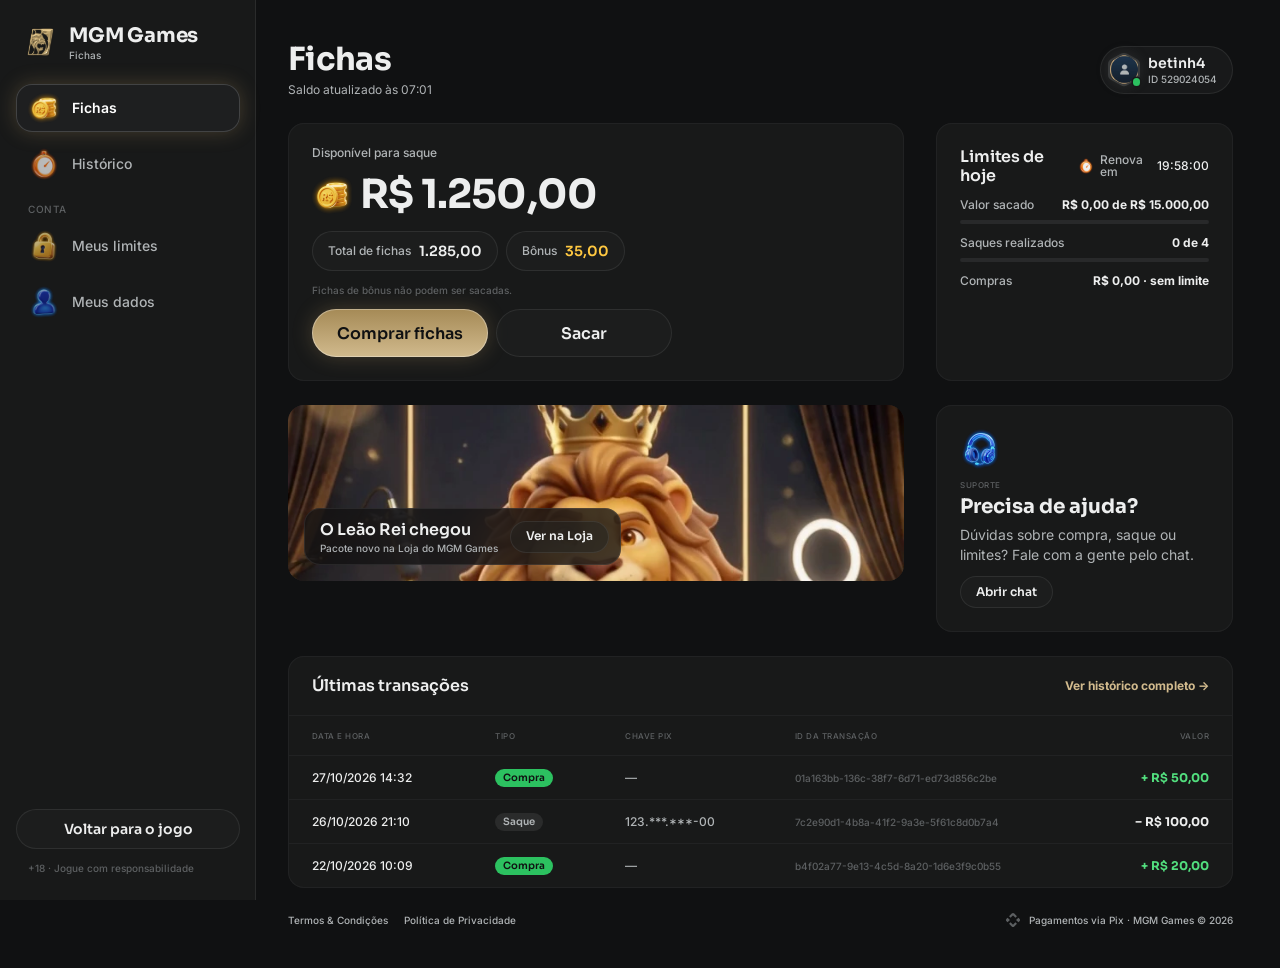
==== fichas/index.html @ f74757fb "MGM Games · protótipo navegável gerado a partir do EstrelaGames (cores, logo, verso, mascote Leão Re" ====
<!doctype html>
<html lang="pt-BR">
<head>
<meta charset="utf-8">
<meta name="viewport" content="width=device-width, initial-scale=1, viewport-fit=cover">
<meta name="robots" content="noindex, nofollow">
<meta name="theme-color" content="#101112">
<title>Fichas · MGM Games</title>
<link rel="icon" href="../assets/ui/logo_icon.webp">
<link rel="preconnect" href="https://fonts.googleapis.com">
<link rel="preconnect" href="https://fonts.gstatic.com" crossorigin>
<link rel="stylesheet" href="https://fonts.googleapis.com/css2?family=Inter:wght@400;500;600;700&family=Sora:wght@600;700;800&display=swap">
<link rel="stylesheet" href="../css/tokens.css?v=20261027h">
<link rel="stylesheet" href="../css/ui.css?v=20261027h">
<link rel="stylesheet" href="fichas.css?v=20261027h">
</head>
<body>
<svg width="0" height="0" style="position:absolute" aria-hidden="true">
  <defs><clipPath id="hexclip" clipPathUnits="objectBoundingBox"><path id="hexpath" d=""/></clipPath></defs>
  <symbol id="i-chev-l-light" viewBox="0 0 320 512"><path d="M20.7 267.3c-6.2-6.2-6.2-16.4 0-22.6l192-192c6.2-6.2 16.4-6.2 22.6 0s6.2 16.4 0 22.6L54.6 256 235.3 436.7c6.2 6.2 6.2 16.4 0 22.6s-16.4 6.2-22.6 0l-192-192z"/></symbol>
  <symbol id="i-x" viewBox="0 0 384 512"><path d="M324.5 411.1c6.2 6.2 16.4 6.2 22.6 0s6.2-16.4 0-22.6L214.6 256 347.1 123.5c6.2-6.2 6.2-16.4 0-22.6s-16.4-6.2-22.6 0L192 233.4 59.5 100.9c-6.2-6.2-16.4-6.2-22.6 0s-6.2 16.4 0 22.6L169.4 256 36.9 388.5c-6.2 6.2-6.2 16.4 0 22.6s16.4 6.2 22.6 0L192 278.6 324.5 411.1z"/></symbol>
  <symbol id="i-check" viewBox="0 0 448 512"><path d="M438.6 105.4c12.5 12.5 12.5 32.8 0 45.3l-256 256c-12.5 12.5-32.8 12.5-45.3 0l-128-128c-12.5-12.5-12.5-32.8 0-45.3s32.8-12.5 45.3 0L160 338.7 393.4 105.4c12.5-12.5 32.8-12.5 45.3 0z"/></symbol>
  <symbol id="i-copy" viewBox="0 0 448 512"><path d="M208 0H332.1c12.7 0 24.9 5.1 33.9 14.1l67.9 67.9c9 9 14.1 21.2 14.1 33.9V336c0 26.5-21.5 48-48 48H208c-26.5 0-48-21.5-48-48V48c0-26.5 21.5-48 48-48zM48 128h80v64H64V448H256V416h64v48c0 26.5-21.5 48-48 48H48c-26.5 0-48-21.5-48-48V176c0-26.5 21.5-48 48-48z"/></symbol>
  <symbol id="i-pix" viewBox="0 0 24 24"><path d="M6.1 6.3 10.1 2.3a2.7 2.7 0 0 1 3.8 0l4 4-2.3 2.3-2.9-2.9a1 1 0 0 0-1.4 0L8.4 8.6 6.1 6.3zm11.8 11.4-4 4a2.7 2.7 0 0 1-3.8 0l-4-4 2.3-2.3 2.9 2.9a1 1 0 0 0 1.4 0l2.9-2.9 2.3 2.3zM2.3 10.1l1.6-1.6L7.4 12l-3.5 3.5-1.6-1.6a2.7 2.7 0 0 1 0-3.8zm19.4 0a2.7 2.7 0 0 1 0 3.8l-1.6 1.6-3.5-3.5 3.5-3.5 1.6 1.6z"/></symbol>
</svg>

<div class="fx">
  <aside class="side" id="side" aria-label="Menu"></aside>
  <div class="main">
    <header class="mtop" id="mtop"></header>
    <main class="page" id="page"></main>
    <footer class="foot" id="foot"></footer>
  </div>
</div>
<div class="veil" id="veil" hidden><section class="drawer" id="drawer" role="dialog" aria-modal="true"></section></div>
<div class="toast" id="toast"><span class="hint-pill" id="toastTxt"></span></div>

<script src="fichas.js?v=20261027h"></script>
</body>
</html>
---- css/tokens.css ----
/* MGM Games · tokens do DS EstrelaGames (Rjx31bgpOt4m1U8DVKyWtd · modo MGM Games), valores resolvidos 1:1 */
:root{
  color-scheme: dark;
  /* background */
  --bg-default:#101112; --bg-subtle:#181919; --bg-strong:#212223; --bg-raised:#28292a; --bg-inset:#010101; --bg-highlight:#ffffff14; --bg-chrome:#181919; --bg-divider:#28292a; --bg-band:#00000052;
  --bga-default-50:#10111280; --bga-default-75:#101112bf; --bga-subtle-50:#18191980; --bga-subtle-75:#181919bf;
  --bga-strong-25:#21222340; --bga-strong-50:#21222380; --bga-strong-75:#212223bf;
  --bga-secondary-16:#d1ba8d29; --bga-secondary-32:#d1ba8d52; --bga-accent-12:#ffc8411f;
  /* border */
  --border-muted:#ffffff14; --border-default:#212223; --border-strong:#383a3b; --border-focus:#a58a56;
  --border-hl-top:#ffffff29; --border-gold-top:#f0e3c9e5; --border-gold-bottom:#a58a565c;
  /* text */
  --text-default:#edeeee; --text-muted:#b0b4b6; --text-link:#d1ba8d; --text-subtle:#5d6062; --text-disabled:#454849;
  --text-brand:#d1ba8d; --text-success:#52de7e; --text-error:#ff6b6e; --text-prize:#ffc841;
  --text-on-color:#ffffff; --text-on-color-muted:#ffffffd9; --text-on-color-subtle:#ffffffb2; --text-on-light:#101112;
  /* system */
  --sys-info:#b19661; --sys-success:#2cc160; --sys-success-strong:#8cf0a9; --sys-warning:#ffbe2e; --sys-error:#ef4452;
  --sysa-success-25:#2cc16040; --sysa-error-25:#ef445240; --sysa-info-25:#3b74f540;
  --notification-error:#ef4452;
  /* effects */
  --hl-subtle:#ffffff29; --hl:#ffffff52; --hl-strong:#ffffff7a;
  --shadow-faint:#0000001f; --shadow-subtle:#0000003d; --shadow:#00000066; --shadow-strong:#00000080;
  --glow-info:#a58a5652; --glow-accent:#ffbe2e52; --glow-success:#52de7ea3; --glow-gold:#d1ba8d52; --glow-blue:#d1ba8d; --glow-red:#ff6b6e;
  /* surfaces */
  --surface-card-top:#181919; --surface-card-bottom:#101112; --surface-elevated-top:#28292a; --surface-elevated-bottom:#181919;
  /* buttons */
  --btn-primary-top:#a58a56; --btn-primary-bg:#756340; --btn-secondary-border:#b19661;
  --btn-disabled-top:#28292a; --btn-disabled-bg:#28292a; --btn-disabled-text:#454849;
  /* tabs */
  --tab-default-text:#b0b4b6; --tab-container:#212223; --input-border:#212223;
  --tab-padrao:#a58a56; --tab-padrao-tint:#a58a563d; --tab-rosa:#e93d82; --tab-rosa-tint:#e93d823d;
  /* games */
  --game-truco:#e5484d; --game-paulista:#3b74f5; --game-cacheta:#8752f2; --game-tranca:#2cc160; --game-buraco:#1f9a4a;
  --game-poker:#0fa968; --game-sinuca:#2fa35a; --game-todos:#b19661; --game-domino:#14b8a6; --game-dama:#f76b15; --game-xadrez:#5b6cff;
  --game-paulista-tint:#3b74f53d; --game-truco-tint:#e5484d3d; --game-cacheta-tint:#8752f23d; --game-buraco-tint:#1f9a4a3d;
  /* crew */
  --crew-engenheiro:#4fb3ff; --crew-comandante:#f5c542; --crew-piloto:#ff5a36; --crew-navegador:#e86bff; --crew-explorador:#4dffb8;
  --crew-bar:#ff9f43; --crew-reis:#34d399; --crew-nobru:#3d8bff; --crew-inhui:#ff4fb0;
  /* stake / table */
  --stake-padrao-top:#483e2b; --stake-padrao-bottom:#26221b; --stake-iniciante-top:#1f9a4a; --stake-iniciante-bottom:#1f502c;
  --table-card-top:#1f5a4a; --table-card-bottom:#0f2e2a; --table-stake:#ffc841;
  --plus-bg:#52de7e; --plus-icon:#101112;
  /* cards */
  --card-face:#ffffff; --card-border:#9ea2a4; --suit-red:#c72c3d; --suit-black:#141922; --back-top:#5a4d34; --back-bottom:#2f2a20;
  /* seat timer */
  --seat-timer-track:#ffffff1f; --seat-timer:#b19661;
  /* type */
  --f-display:"Sora", "Inter", system-ui, sans-serif;
  --f-ui:"Inter", system-ui, -apple-system, sans-serif;
  --f-call:"Industry", "Sora", sans-serif;
  /* marca · MGM Games (sobrescreve) */
  --back-top:#483e2b; --back-bottom:#1b1915; --btn-primary-text:#101112; --btn-primary-bg:#d1ba8d; --crew-nobru:#B19661; --crew-inhui:#B19661;
}
/* estilos de texto do DS */
.t-d3xl{font:700 64px/1.2 var(--f-display);letter-spacing:-.02em}
.t-d2xl{font:700 48px/1.2 var(--f-display);letter-spacing:-.02em}
.t-dxl{font:700 40px/1.2 var(--f-display);letter-spacing:-.02em}
.t-dl{font:700 32px/1.2 var(--f-display);letter-spacing:-.02em}
.t-dm{font:700 24px/1.2 var(--f-display);letter-spacing:-.01em}
.t-ds{font:700 20px/1.2 var(--f-display);letter-spacing:-.01em}
.t-dxs{font:600 16px/1.2 var(--f-display)}
.t-d2xs{font:600 14px/1.2 var(--f-display)}
.t-d3xs{font:600 12px/1.2 var(--f-display)}
.t-hm{font:700 20px/1.2 var(--f-ui)}
.t-ll{font:500 16px/1 var(--f-ui)} .t-lm{font:500 14px/1 var(--f-ui)} .t-ls{font:500 12px/1 var(--f-ui)} .t-lxs{font:500 10px/1 var(--f-ui)} .t-l2xs{font:500 8px/1 var(--f-ui)}
.t-link{font:700 12px/1.5 var(--f-ui)}
.t-p2xl{font:400 20px/1.5 var(--f-ui)} .t-pm{font:400 14px/1.5 var(--f-ui)} .t-ps{font:400 12px/1.5 var(--f-ui)}
---- css/ui.css ----
/* EstrelaGames · base + componentes do DS (Apple Gamer Style · Glass). Medidas 1:1 com o Figma (frame 375). */
*{box-sizing:border-box}
html,body{height:100%;margin:0}
body{background:#05080c;color:var(--text-default);font-family:var(--f-ui);-webkit-font-smoothing:antialiased;overflow:hidden;-webkit-text-size-adjust:100%}
button{font:inherit;color:inherit;border:0;background:none;padding:0;margin:0;cursor:pointer;-webkit-tap-highlight-color:transparent;text-align:inherit}
button:focus-visible,[role="button"]:focus-visible{outline:2px solid var(--border-focus);outline-offset:2px}
/* cards clicáveis são div[role=button]: o WebKit (iPhone) não estica os filhos de um <button> com flex */
[role="button"]{cursor:pointer;-webkit-tap-highlight-color:transparent;-webkit-user-select:none;user-select:none;outline:0}
input{font:inherit;color:inherit;border:0;background:none;outline:0;padding:0;margin:0;min-width:0}
img,video{display:block;max-width:100%;user-select:none;-webkit-user-drag:none}
svg{display:block}
[hidden]{display:none!important}
.ic{flex:none;object-fit:contain;pointer-events:none}

/* ---------- aparelho ---------- */
.stage-wrap{position:fixed;inset:0;display:flex;align-items:center;justify-content:center}
.phone{position:relative;width:375px;height:812px;background:var(--bg-subtle);overflow:hidden;border-radius:48px;box-shadow:0 0 0 10px #0c1016,0 0 0 11px #2a3340,0 40px 80px rgba(0,0,0,.6);transform-origin:center;display:flex;flex-direction:column}
.status{position:relative;flex:none;height:44px;display:flex;align-items:center;justify-content:space-between;padding:0 26px 0 32px;font:600 15px/1 var(--f-ui);background:var(--bg-subtle);z-index:60;pointer-events:none}
.status .island{position:absolute;left:50%;top:10px;width:118px;height:32px;margin-left:-59px;border-radius:20px;background:#000}
.status .icons{display:flex;gap:6px;align-items:center}
.app{position:relative;flex:1;min-height:0;overflow:hidden}
@media (max-width:520px){
  .phone{width:100vw;height:100vh;height:100dvh;border-radius:0;box-shadow:none;transform:none!important}
  .status{display:none}
  .app{padding-top:env(safe-area-inset-top,0px)}
}
.scr{position:absolute;inset:0;display:flex;flex-direction:column;background:var(--bg-subtle);overflow:hidden}
.app>.scr{top:env(safe-area-inset-top,0px)}
@media (min-width:521px){.app>.scr{top:0}}
.scroll{flex:1;min-height:0;overflow-y:auto;overflow-x:hidden;-webkit-overflow-scrolling:touch;scrollbar-width:none;overscroll-behavior:contain}
.scroll::-webkit-scrollbar,.hscroll::-webkit-scrollbar{display:none}
/* linha com rolagem lateral: sem clip, sangra até a borda da tela (regra Oct 26) */
.hscroll{display:flex;overflow-x:auto;overflow-y:visible;scrollbar-width:none;margin:0 -8px;padding:0 8px;scroll-padding:0 8px;-webkit-overflow-scrolling:touch}

/* ---------- ícones 3D ---------- */
.i16{width:16px;height:16px}.i20{width:20px;height:20px}.i24{width:24px;height:24px}.i28{width:28px;height:28px}.i32{width:32px;height:32px}.i36{width:36px;height:36px}.i40{width:40px;height:40px}.i48{width:48px;height:48px}

/* ---------- header-game (Mobile · Glass) ---------- */
.hdr{position:relative;flex:none;height:64px;display:flex;align-items:center;gap:4px;padding:8px 12px;background:var(--bg-subtle);overflow:hidden;z-index:20}
.hdr::before{content:"";position:absolute;left:48px;top:-70px;width:280px;height:140px;border-radius:50%;background:var(--glow-blue);filter:blur(60px);opacity:.15;pointer-events:none}
.hdr .side{position:relative;flex:1;min-width:0;display:flex;align-items:center;gap:4px}
.hdr .logo{width:24px;height:36px;display:grid;place-items:center;flex:none}
.hdr .logo img{width:25px;height:24px}
.cpill{flex:1;min-width:0;height:34px;display:flex;align-items:center;gap:2px;padding:4px;border-radius:999px;background:linear-gradient(90deg,#52de7e1a,#21222306),var(--bga-strong-50);box-shadow:inset 0 0 0 1px var(--border-muted);overflow:hidden}
.cpill.bonus{padding:4px 8px 4px 4px;background:linear-gradient(90deg,#21222306,#ffc8411a),var(--bga-strong-50)}
.cpill .ic{width:24px;height:24px}
.cpill .t{flex:1;min-width:0;display:flex;flex-direction:column;gap:2px;text-align:left}
.cpill .t small{font:500 8px/1 var(--f-ui);color:var(--text-muted)}
.cpill .t b{font:700 12px/10px var(--f-ui);color:var(--text-default);white-space:nowrap;overflow:hidden;text-overflow:ellipsis}
.cpill.bonus .t b{color:var(--text-prize)}
.cpill .plus{width:20px;height:20px;border-radius:10px;background:var(--plus-bg);display:grid;place-items:center;flex:none}
.cpill .plus svg{width:12px;height:12px;fill:var(--plus-icon)}
.hbell{position:relative;width:36px;height:36px;border-radius:18px;background:var(--bga-strong-50);box-shadow:inset 0 0 0 1px var(--border-muted);display:grid;place-items:center;flex:none}
.hbell .ic{width:28px;height:28px}
.hbell i{position:absolute;left:28px;top:0;width:8px;height:8px;border-radius:50%;background:var(--notification-error)}
.hbell i[hidden]{display:none}

/* ---------- header-avatar (hexágono com borda da tripulação) ---------- */
.hav{position:relative;display:inline-block;flex:none;width:var(--w,44px);height:var(--h,48px)}
.hav .gl{position:absolute;left:-4.5%;top:0;width:109%;aspect-ratio:1;border-radius:50%;background:var(--cc);filter:blur(calc(var(--w,44px) * .16));opacity:.45;pointer-events:none}
.hav .hx{position:absolute;inset:0;-webkit-clip-path:url(#hexclip);clip-path:url(#hexclip);background:var(--cc)}
.hav .hx img{position:absolute;inset:2px;width:calc(100% - 4px);height:calc(100% - 4px);object-fit:cover;object-position:center top;-webkit-clip-path:url(#hexclip);clip-path:url(#hexclip);background:var(--bg-raised)}
.hav .on{position:absolute;left:77%;top:75%;width:23%;aspect-ratio:1;border-radius:50%;background:var(--sys-success);box-shadow:0 0 0 1.5px var(--bg-subtle)}
.hav.xs{--w:24px;--h:26px}.hav.s{--w:32px;--h:35px}.hav.m{--w:44px;--h:48px}.hav.l{--w:56px;--h:60px}
.hav.xs .hx img,.hav.s .hx img{inset:1.5px;width:calc(100% - 3px);height:calc(100% - 3px)}
.hav.empty{height:var(--w)}
.hav.empty .av0{position:absolute;inset:4.5%;width:91%;height:91%}
.hav.empty .add{position:absolute;left:63.6%;top:63.6%;width:27.3%;height:27.3%;border-radius:50%;background:var(--plus-bg);box-shadow:0 0 0 1.2px var(--bg-subtle);display:grid;place-items:center}
.hav.empty .add svg{width:58%;height:58%;fill:var(--plus-icon)}

/* ---------- avatar circular (avatar-estrela-games) ---------- */
.av{position:relative;display:inline-block;vertical-align:middle;flex:none;width:var(--s,48px);height:var(--s,48px);border-radius:50%;background:linear-gradient(180deg,var(--surface-elevated-top),var(--surface-elevated-bottom));box-shadow:inset 0 0 0 var(--bw,2px) #ffffff29}
.av img{position:absolute;inset:var(--bw,2px);width:calc(100% - 2*var(--bw,2px));height:calc(100% - 2*var(--bw,2px));border-radius:50%;object-fit:cover;object-position:center top}
.av.s{--s:32px;--bw:1px}.av.m{--s:48px;--bw:2px}.av.l{--s:80px;--bw:3px}.av.xl{--s:120px;--bw:4px}
.av .lvl{position:absolute;left:50%;bottom:-4px;transform:translateX(-50%);padding:1px 6px;border-radius:999px;background:var(--bg-raised);box-shadow:0 0 0 2px var(--bg-default);font:600 12px/14px var(--f-display);white-space:nowrap}
.av.empty .ph{position:absolute;inset:25%;width:50%;height:50%;fill:#ffffff52}
.av .addb{position:absolute;left:63.3%;top:63.3%;width:36.7%;height:36.7%;border-radius:50%;background:var(--plus-bg);display:grid;place-items:center;box-shadow:0 0 0 3px var(--bg-subtle)}
.av .addb svg{width:50%;height:50%;fill:#fff}

/* ---------- navbar-glass ---------- */
.nav{position:absolute;left:16px;right:16px;bottom:calc(12px + env(safe-area-inset-bottom,0px));height:64px;display:flex;align-items:stretch;padding:4px;border-radius:24px;background:var(--bga-strong-75);box-shadow:inset 0 0 0 1px var(--border-muted);-webkit-backdrop-filter:blur(24px);backdrop-filter:blur(24px);z-index:30}
.nav>button{position:relative;flex:1;min-width:0;display:flex;flex-direction:column;align-items:center;justify-content:center;border-radius:20px}
.nav>button .ic{width:32px;height:32px;opacity:.75}
.nav>button>span{font:500 10px/1 var(--f-ui);color:var(--text-subtle);white-space:nowrap}
.nav>button.on{flex:none;width:104px;justify-content:flex-end;gap:2px;padding-bottom:6px;background:var(--bga-secondary-16);box-shadow:inset 0 0 0 1px var(--hl-subtle),0 0 20px var(--glow-info)}
.nav>button.on .ic{position:absolute;left:28px;top:-14px;width:48px;height:48px;opacity:1}
.nav>button.on .lr{width:100%;display:flex;align-items:center;justify-content:space-between;padding:0 8px}
.nav>button.on .lr span{font:500 10px/1 var(--f-ui);color:var(--text-on-color)}
.nav .lr i{width:16px;height:16px;display:grid;place-items:center}
.nav .lr svg{width:10px;height:16px;fill:var(--text-on-color)}

/* ---------- game-block ---------- */
.gb{position:relative;flex:none;width:72px;height:64px;border-radius:16px;display:flex;flex-direction:column;align-items:center;justify-content:center;padding:4px 0;background:var(--tab-container);box-shadow:inset 0 0 0 1px var(--hl);font:500 10px/1 var(--f-ui);color:var(--text-on-color);white-space:nowrap}
.gb .ic{width:40px;height:40px}
.gb.on{justify-content:flex-end;padding:0 0 6px;background:var(--gc);box-shadow:0 4px 12px var(--gs,transparent)}
.gb.on .ic{position:absolute;left:50%;top:-12px;width:60px;height:60px;margin-left:-30px}
.gb .lk{position:absolute;right:4px;top:4px;width:14px;height:14px;opacity:.8}
.gb.on .lk{display:none}
.games-row{gap:8px;padding-top:12px;margin-top:-12px}
.games-row .gb{width:72px}

/* ---------- tabs ---------- */
.tabs{display:flex;gap:2px;height:44px;padding:4px;border-radius:12px;background:var(--bg-raised);box-shadow:inset 0 0 0 1px var(--input-border)}
.tabs>button{position:relative;flex:1;min-width:0;height:34px;border-radius:8px;display:flex;align-items:center;justify-content:center;padding:8px 16px;font:500 12px/1 var(--f-ui);color:var(--tab-default-text);white-space:nowrap}
.tabs>button.on{background:var(--tc-tint);font:700 12px/18px var(--f-ui);color:var(--text-default)}
.tabs>button.on::after{content:"";position:absolute;left:50%;bottom:0;width:24px;height:3px;margin-left:-12px;border-radius:2px;background:var(--tc);box-shadow:0 0 8px var(--tc)}
.tabs>button .lk{font:500 9px/1 var(--f-ui);margin-left:4px;opacity:.7}
.tabs{--tc:var(--tab-padrao);--tc-tint:var(--tab-padrao-tint)}
.tabs.t-azul{--tc:var(--game-paulista);--tc-tint:var(--game-paulista-tint)}
.tabs.t-vermelha{--tc:var(--game-truco);--tc-tint:var(--game-truco-tint)}
.tabs.t-roxa{--tc:var(--game-cacheta);--tc-tint:var(--game-cacheta-tint)}
.tabs.t-verde{--tc:var(--game-buraco);--tc-tint:var(--game-buraco-tint)}
.tabs.t-rosa{--tc:var(--tab-rosa);--tc-tint:var(--tab-rosa-tint)}

/* ---------- button-glass ---------- */
.btn{display:inline-flex;align-items:center;justify-content:center;gap:8px;white-space:nowrap;transition:transform .12s,filter .12s;flex:none}
.btn:active{transform:scale(.97)}
.btn.l{height:48px;padding:0 24px;border-radius:24px;font:600 16px/1.2 var(--f-display)}
.btn.m{height:40px;padding:0 20px;border-radius:20px;font:600 14px/1.2 var(--f-display)}
.btn.s{height:32px;padding:0 16px;border-radius:16px;font:600 12px/1.2 var(--f-display)}
.btn.xl{height:56px;padding:0 24px;border-radius:28px;font:600 16px/1.2 var(--f-display)}
.btn.m44{height:44px;border-radius:22px}
.btn.pri{background:linear-gradient(180deg,var(--btn-primary-top),var(--btn-primary-bg));box-shadow:inset 0 0 0 1px var(--hl),0 0 20px var(--glow-info);color:var(--btn-primary-text)}
.btn.sec{background:var(--bga-strong-50);box-shadow:inset 0 0 0 1px var(--border-muted);color:var(--text-default)}
.btn:disabled,.btn.dis{background:var(--btn-disabled-bg);box-shadow:none;color:var(--btn-disabled-text);pointer-events:none}
.btn.danger-txt{background:none;box-shadow:none;color:var(--text-error);font:500 14px/1 var(--f-ui)}
.btn.fill{flex:1;min-width:0}
.btn.wide{width:100%}
.btn .ic{width:20px;height:20px}

/* ---------- button-icon ---------- */
.bicon{width:40px;height:40px;border-radius:20px;display:grid;place-items:center;flex:none;background:var(--bga-strong-50);box-shadow:inset 0 0 0 1px var(--border-muted)}
.bicon .ic{width:24px;height:24px}
.bicon.s{width:32px;height:32px;border-radius:16px}.bicon.s .ic{width:20px;height:20px}
.bicon svg{width:14px;height:14px;fill:var(--text-default)}
.bicon.s28{width:28px;height:28px;border-radius:14px}.bicon.s28 svg{width:16px;height:16px}

/* ---------- tag ---------- */
.tag{display:inline-flex;align-items:center;gap:4px;padding:2px 8px;border-radius:999px;font:600 12px/14px var(--f-display);white-space:nowrap;flex:none}
.tag.neutral{background:#ffffff14;color:var(--text-muted)}
.tag.gold{background:#d1ba8d29;color:var(--text-brand);box-shadow:inset 0 0 0 1px #f0e3c98c}
.tag.success{background:var(--sys-success);color:var(--bg-default)}
.tag.danger{background:var(--sys-error);color:var(--text-default)}
.tag.info{background:var(--sys-info);color:var(--text-default)}
.tag.live{background:var(--sys-error);color:var(--text-default)}
.tag.beginner{background:var(--game-buraco);color:var(--text-default)}

/* ---------- section-title ---------- */
.stitle{display:flex;align-items:center;justify-content:space-between;gap:16px}
.stitle .tx{flex:1;min-width:0;display:flex;flex-direction:column;gap:2px}
.stitle b{font:700 20px/1.2 var(--f-display);letter-spacing:-.01em}
.stitle small{font:500 12px/1 var(--f-ui);color:var(--text-muted)}
.trow{display:flex;align-items:center;justify-content:space-between;gap:8px}
.trow b{font:600 14px/1.2 var(--f-display)}
.trow small{font:500 10px/1 var(--f-ui);color:var(--text-subtle)}

/* ---------- page-top ---------- */
.ptop{flex:none;display:flex;align-items:center;justify-content:space-between;gap:8px;padding:8px;min-height:45px}
.ptop .l{display:flex;align-items:center;gap:8px;min-width:0}
.ptop .back{width:28px;height:28px;border-radius:14px;display:grid;place-items:center;background:var(--bga-strong-50);box-shadow:inset 0 0 0 1px var(--border-muted);flex:none}
.ptop .back svg{width:10px;height:16px;fill:var(--text-default)}
.ptop .tx{display:flex;flex-direction:column;min-width:0}
.ptop .tx b{font:600 16px/1.2 var(--f-display);white-space:nowrap;overflow:hidden;text-overflow:ellipsis}
.ptop .tx small{display:flex;align-items:center;gap:4px;font:500 10px/1 var(--f-ui);color:var(--text-muted)}
.ptop .tx small i{width:6px;height:6px;border-radius:50%;background:var(--sys-success)}

/* ---------- input-search / input ---------- */
.search{display:flex;align-items:center;gap:8px;height:40px;padding:0 16px 0 12px;border-radius:20px;background:var(--bga-strong-50);box-shadow:inset 0 0 0 1px var(--border-muted)}
.search svg{width:16px;height:16px;fill:var(--text-muted);flex:none}
.search input{flex:1;font:500 12px/1 var(--f-ui);color:var(--text-default)}
.search input::placeholder{color:var(--text-muted)}
.field{display:flex;flex-direction:column;gap:8px}
.field>label{font:500 14px/1 var(--f-ui);color:var(--text-default)}
.field .box{display:flex;align-items:center;gap:8px;height:40px;padding:8px 12px;border-radius:12px;background:var(--bga-strong-50);box-shadow:inset 0 0 0 1px var(--border-muted)}
.field .box:focus-within{box-shadow:inset 0 0 0 1px var(--border-focus)}
.field .box input{flex:1;font:400 14px/1.5 var(--f-ui);color:var(--text-default)}
.field .box input::placeholder{color:var(--text-disabled)}
.field .box button svg{width:20px;height:20px;fill:var(--text-muted)}

/* ---------- otp ---------- */
.otp{display:flex;gap:8px;justify-content:center}
.otp .bx{width:48px;height:56px;border-radius:12px;background:#ffffff14;display:grid;place-items:center;font:700 24px/1.2 var(--f-display);color:var(--text-default);box-shadow:inset 0 0 0 1px var(--border-muted)}
.otp .bx.act{background:#ffffff1f;box-shadow:inset 0 0 0 2px var(--border-focus),0 0 12px var(--glow-info)}
.otp .bx.act::after{content:"";width:2px;height:24px;background:var(--border-focus);animation:blink 1s steps(1) infinite}
@keyframes blink{50%{opacity:0}}
.otp-in{position:absolute;opacity:0;pointer-events:none;width:1px;height:1px}

/* ---------- progress ---------- */
.prog{height:4px;border-radius:999px;background:#ffffff1f;overflow:hidden;flex:1}
.prog i{display:block;height:100%;border-radius:inherit;background:var(--tab-padrao);transition:width .3s}

/* ---------- stake-pill ---------- */
.stakes{position:relative;height:128px;overflow:hidden;margin:0 -8px}
.stakes .track{position:absolute;top:8px;left:50%;transform:translateX(-50%);display:flex;align-items:center;gap:8px;height:112px}
.sp{position:relative;flex:none;display:flex;flex-direction:column;border-radius:16px;padding:4px 4px 0;background:linear-gradient(180deg,var(--surface-elevated-top),var(--surface-card-bottom));box-shadow:inset 0 0 0 1px #ffffff29,0 16px 40px var(--shadow);transition:width .25s,height .25s}
.sp .st{position:relative;flex:1;align-self:stretch;border-radius:12px;display:flex;flex-direction:column;align-items:center;justify-content:center;gap:4px;background:linear-gradient(180deg,var(--stake-padrao-top),var(--stake-padrao-bottom));box-shadow:inset 0 0 0 1px var(--hl-subtle),inset 0 2px 8px var(--shadow)}
.sp .v{display:flex;align-items:center;gap:4px;font:600 14px/1.2 var(--f-display);white-space:nowrap}
.sp .v .ic{width:14px;height:14px}
.sp .q{position:absolute;top:4px;right:4px;display:flex;align-items:center;gap:3px;padding:2px 5px;border-radius:8px;background:var(--bga-strong-50);font:500 8px/1 var(--f-ui);white-space:nowrap}
.sp .q::before{content:"";width:5px;height:5px;border-radius:50%;background:var(--sys-success)}
.sp .tg{padding:2px 6px;border-radius:6px;background:var(--bga-strong-50);font:500 8px/1 var(--f-ui);color:var(--text-success)}
.sp .ft{flex:none;display:flex;align-items:center;justify-content:center;gap:3px;padding:4px 0 5px;white-space:nowrap}
.sp .ft small{font:500 8px/1 var(--f-ui);color:var(--text-muted)}
.sp .ft b{font:500 8px/1 var(--f-ui)}
.sp.ini .st{background:linear-gradient(180deg,var(--stake-iniciante-top),var(--stake-iniciante-bottom))}
.sp.S{width:68px;height:68px;padding:4px}
.sp.S .q,.sp.S .ft,.sp.S .tg{display:none}
.sp.M{width:88px;height:88px}
.sp.M .v{font:600 16px/1.2 var(--f-display)} .sp.M .v .ic{width:18px;height:18px}
.sp.L{width:112px;height:112px}
.sp.L .v{font:700 20px/1.2 var(--f-display);letter-spacing:-.01em} .sp.L .v .ic{width:24px;height:24px}
.sp.L .ft b{font:500 10px/1 var(--f-ui)}
.sp.on{box-shadow:inset 0 0 0 2px var(--btn-secondary-border),0 0 20px var(--glow-info)}
.sp.on .st{background:linear-gradient(180deg,var(--btn-primary-top),var(--btn-primary-bg))}
.sp.on.ini .st{background:linear-gradient(180deg,var(--stake-iniciante-top),var(--stake-iniciante-bottom))}
.stake-grid{display:grid;grid-template-columns:repeat(3,minmax(0,1fr));gap:12px}
.stake-grid .sp{width:auto;height:88px}

/* ---------- table-glass (mesa aberta) ---------- */
.tg-row{display:grid;grid-template-columns:repeat(2,minmax(0,1fr));gap:16px 8px}
.tgl{position:relative;height:92px;border-radius:46px;padding:4px;display:flex;background:linear-gradient(180deg,var(--surface-elevated-top),var(--surface-card-bottom));box-shadow:inset 0 0 0 1px #ffffff29,0 16px 40px var(--shadow);text-align:left}
.tgl .felt{flex:1;align-self:stretch;min-width:0;display:flex;align-items:center;padding:10px 12px 6px 70px;border-radius:41px;background:linear-gradient(180deg,var(--table-card-top),var(--table-card-bottom));box-shadow:inset 0 0 0 1px var(--hl-subtle),inset 0 2px 8px var(--shadow)}
.tgl .vals{display:flex;flex-direction:column;gap:4px;min-width:0}
.tgl .vals b{font:600 14px/1.2 var(--f-display);color:var(--table-stake);white-space:nowrap}
.tgl .vals small{font:500 10px/1 var(--f-ui);color:#ffffffb2;white-space:nowrap}
.tgl .seats{display:flex;align-items:center;gap:2px;height:20px}
.tgl .seats .pl{display:flex}
.tgl .seats .pl span{width:20px;height:20px;border-radius:10px;overflow:hidden;background:var(--cc);margin-right:-6px;box-shadow:0 0 0 1px var(--table-card-bottom)}
.tgl .seats .pl span img{width:100%;height:100%;object-fit:cover;object-position:center top}
.tgl .seats em{font:600 12px/14px var(--f-display);font-style:normal;margin-left:8px}
.tgl .tab{position:absolute;left:50%;top:-8px;transform:translateX(-50%);padding:2px 8px;border-radius:8px;background:var(--surface-elevated-top);box-shadow:inset 0 0 0 1px var(--border-muted);font:500 10px/12px var(--f-ui);color:var(--text-subtle);white-space:nowrap}
.tgl .deck{position:absolute;left:14px;top:25px;width:52px;height:52px}
.tgl.locked .felt>*{opacity:.55}
.tgl.pool{border-radius:16px}
.tgl.pool .felt{border-radius:12px;position:relative;overflow:hidden;background:linear-gradient(180deg,#2fa35a,#145c32)}
.tgl.pool .felt::before{content:"";position:absolute;left:30%;top:0;bottom:0;border-left:1px solid #ffffff29}
.tgl.pool .pk{position:absolute;width:10px;height:10px;border-radius:50%;background:#000000b2;box-shadow:inset 0 0 0 1px #ffffff1f}

/* ---------- action-tile ---------- */
.atile{width:80px;height:64px;border-radius:16px;display:flex;flex-direction:column;align-items:center;justify-content:center;background:var(--bga-strong-50);box-shadow:inset 0 0 0 1px var(--border-muted);font:600 14px/1.2 var(--f-display);flex:none}
.atile .ic{width:28px;height:28px}

/* ---------- bottom sheet (sheet glass) ---------- */
.veil{position:absolute;inset:0;z-index:50;background:var(--bga-default-75);display:flex;align-items:flex-end;animation:fade .2s both}
.bsheet{position:relative;width:100%;max-height:calc(100% - 24px);display:flex;flex-direction:column;align-items:stretch;gap:12px;padding:8px 12px calc(24px + env(safe-area-inset-bottom,0px));border-radius:24px 24px 0 0;background:var(--bg-subtle);box-shadow:inset 0 1px 0 var(--hl-subtle),0 16px 40px var(--shadow);animation:up .28s cubic-bezier(.2,.9,.3,1) both;overflow:hidden}
.bsheet.g16{gap:16px}
.bsheet .handle{width:36px;height:4px;border-radius:2px;background:var(--border-muted);align-self:center;flex:none}
.bsheet .scroll{margin:0 -12px;padding:0 12px}
.sh-h{display:flex;align-items:center;gap:12px;flex:none}
.sh-h>.ic{width:36px;height:36px}
.sh-h .tx{flex:1;min-width:0;display:flex;flex-direction:column;gap:2px}
.sh-h .tx b{font:600 16px/1.2 var(--f-display)}
.sh-h .tx small{font:500 10px/1.2 var(--f-ui);color:var(--text-subtle)}
.sh-h .tx small.ok{display:flex;align-items:center;gap:6px;color:var(--sys-success)}
.sh-h .tx small.ok::before{content:"";width:8px;height:8px;border-radius:50%;background:var(--sys-success)}
.xbtn{width:32px;height:32px;border-radius:16px;display:grid;place-items:center;background:var(--bga-strong-50);box-shadow:inset 0 0 0 1px var(--border-muted);flex:none}
.xbtn svg{width:14px;height:14px;fill:var(--text-default)}
@keyframes up{from{transform:translateY(100%)}to{transform:none}}
@keyframes fade{from{opacity:0}}
@keyframes pop{from{transform:scale(.3);opacity:0}}

/* ---------- hint (pílula) / toast ---------- */
.hint-pill{display:inline-flex;align-items:center;gap:4px;padding:4px 12px;border-radius:999px;background:var(--bga-strong-75);box-shadow:inset 0 0 0 1px var(--hl-subtle);font:500 10px/1.2 var(--f-ui);color:var(--text-default);white-space:nowrap;-webkit-backdrop-filter:blur(12px);backdrop-filter:blur(12px)}
.toast{position:absolute;left:50%;top:72px;transform:translate(-50%,-8px);opacity:0;transition:opacity .2s,transform .2s;z-index:90;pointer-events:none;max-width:calc(100% - 32px)}
.toast .hint-pill{font-size:11px;padding:6px 14px;white-space:normal;text-align:center}
.toast.show{opacity:1;transform:translate(-50%,0)}

/* ---------- list / cells ---------- */
.cell{display:flex;flex-direction:column;gap:2px;padding:8px;border-radius:12px;background:var(--bga-strong-50);box-shadow:inset 0 0 0 1px var(--border-muted);min-width:0;flex:1}
.cell small{font:500 10px/1 var(--f-ui);color:var(--text-subtle)}
.cell b{font:600 14px/1.2 var(--f-display);white-space:nowrap}
.card-raised{border-radius:16px;background:var(--bg-raised)}
.muted{color:var(--text-muted)}.subtle{color:var(--text-subtle)}.prize{color:var(--text-prize)}.ok{color:var(--text-success)}.err{color:var(--text-error)}

@media (prefers-reduced-motion: reduce){*,*::before,*::after{animation-duration:.01ms!important;animation-iteration-count:1!important;transition-duration:.01ms!important}}
---- fichas/fichas.css ----
/* MGM Games · Fichas (página fora do app). Usa os tokens e componentes do app (../css/tokens.css + ui.css: .btn, .tabs, .tag, .field, .xbtn, .hav, .toast).
   Celular (Figma W01–W09, 375): header + abas + cartões empilhados, comprar/sacar em tela cheia.
   Computador ≥ 1024 (Figma DW01–DW09, 1920): menu 256 à esquerda, conteúdo 1312 (grade 864 + 416, gap 32), comprar/sacar num drawer de 480. */
html,body{height:auto;min-height:100%}
html{scrollbar-gutter:stable}
body{overflow:auto;background:var(--bg-default)}
body.lock{overflow:hidden}
a{color:inherit;text-decoration:none}
.od{display:none}
.fx{min-height:100vh;display:flex}
.main{flex:1;min-width:0;display:flex;flex-direction:column}
.ic{width:24px;height:24px}

/* ---------- celular: header + abas ---------- */
.side{display:none}
.mtop{position:sticky;top:0;z-index:20;display:flex;flex-direction:column;background:var(--bg-default);padding-top:env(safe-area-inset-top,0px)}
.mtop .row{display:flex;align-items:center;gap:12px;height:60px;padding:0 16px 0 12px;box-shadow:inset 0 -1px 0 var(--border-muted)}
.bk{width:32px;height:32px;border-radius:16px;display:grid;place-items:center;flex:none;background:var(--bga-strong-50);box-shadow:inset 0 0 0 1px var(--border-muted)}
.bk svg{width:10px;height:16px;fill:var(--text-brand)}
.brand{flex:1;min-width:0;display:flex;align-items:center;gap:12px}
.brand img{width:33px;height:32px}
.brand span{display:flex;flex-direction:column;gap:2px}
.brand b{font:700 20px/1.2 var(--f-display);letter-spacing:-.01em}
.brand small{font:500 10px/1 var(--f-ui);color:var(--text-muted)}
.mtop .tabs{margin:12px 12px 0}
.mtop .tabs>button{height:36px}

.page{display:flex;flex-direction:column;gap:12px;padding:12px 12px 0}
.ptitle{display:none}
.ptitle.mob{display:flex;padding:8px 4px 0}
.ptitle .tx{display:flex;flex-direction:column;gap:4px}
.ptitle h1{margin:0;font:700 20px/1.2 var(--f-display);letter-spacing:-.01em}
.ptitle .tx small{font:400 12px/1.4 var(--f-ui);color:var(--text-muted)}
.ptitle .r{display:none}

.card{display:flex;flex-direction:column;gap:16px;padding:16px;border-radius:16px;background:var(--bg-subtle);box-shadow:inset 0 0 0 1px var(--border-default)}
.grid,.col{display:flex;flex-direction:column;gap:12px}

/* saldo */
.bal{gap:12px}
.bal .lbl{font:500 12px/1 var(--f-ui);color:var(--text-muted)}
.amt{display:flex;align-items:center;gap:8px}
.amt .ic{width:32px;height:32px}
.amt b{font:700 32px/1.2 var(--f-display);letter-spacing:-.02em}
.chips{display:flex;flex-wrap:wrap;gap:8px}
.chip{display:inline-flex;align-items:center;gap:8px;height:40px;padding:0 16px;border-radius:20px;background:var(--bga-strong-50);box-shadow:inset 0 0 0 1px var(--border-muted)}
.chip small{font:500 12px/1 var(--f-ui);color:var(--text-muted)}
.chip b{font:600 14px/1.2 var(--f-display)}
.prize{color:var(--text-prize)}
.bal .bnote{font:500 10px/1.4 var(--f-ui);color:var(--text-subtle)}
.acts{display:grid;grid-template-columns:repeat(2,minmax(0,1fr));gap:8px}
.acts .btn{width:100%}

/* limites */
.lim{gap:12px}
.lh{display:flex;align-items:center;justify-content:space-between;gap:8px}
.lh>b{font:700 20px/1.2 var(--f-display);letter-spacing:-.01em}
.renew{display:flex;align-items:center;gap:6px}
.renew .ic{width:16px;height:16px}
.renew small{font:500 12px/1 var(--f-ui);color:var(--text-muted)}
.renew b{font:500 12px/1 var(--f-ui)}
.lrow{display:flex;align-items:center;justify-content:space-between;gap:8px;font:500 14px/1.2 var(--f-ui);color:var(--text-muted)}
.lrow b{font:700 14px/1.2 var(--f-ui);color:var(--text-default);text-align:right}
.lbar{display:block;height:4px;margin-top:-4px;border-radius:2px;background:var(--bg-raised);overflow:hidden}
.lbar i{display:block;height:100%;border-radius:2px;background:var(--tab-padrao)}

/* banner da Loja */
.banner{position:relative;height:168px;border-radius:16px;overflow:hidden;box-shadow:inset 0 0 0 1px var(--border-default)}
.banner>img{width:100%;height:100%;object-fit:cover;object-position:center 30%}
.banner .gl{position:absolute;left:12px;right:12px;bottom:12px;display:flex;align-items:center;gap:12px;padding:12px 12px 12px 16px;border-radius:16px;background:var(--bga-default-75);-webkit-backdrop-filter:blur(24px);backdrop-filter:blur(24px);box-shadow:inset 0 0 0 1px var(--border-muted)}
.banner .gl>span{flex:1;min-width:0;display:flex;flex-direction:column;gap:4px}
.banner .gl b{font:600 14px/1.2 var(--f-display);white-space:nowrap;overflow:hidden;text-overflow:ellipsis}
.banner .gl small{font:500 10px/1 var(--f-ui);color:var(--text-muted)}

/* suporte */
.help{flex-direction:row;align-items:center;gap:12px}
.help>.ic{width:40px;height:40px}
.help .tx{flex:1;min-width:0;display:flex;flex-direction:column;gap:2px}
.help .k{display:none}
.help .tx b{font:600 16px/1.2 var(--f-display)}
.help .tx>span{font:500 12px/1.3 var(--f-ui);color:var(--text-muted)}

/* transações */
.txs{padding:0;gap:0;overflow:hidden}
.th{display:flex;align-items:center;justify-content:space-between;padding:16px;box-shadow:inset 0 -1px 0 var(--border-default)}
.th b{font:600 16px/1.2 var(--f-display)}
.th a{font:700 12px/1.5 var(--f-ui);color:var(--text-link)}
.tbl{display:none}
.tlist{display:flex;flex-direction:column}
.trow{display:flex;align-items:center;justify-content:space-between;gap:12px;padding:16px;box-shadow:inset 0 -1px 0 var(--border-default)}
.trow:last-child{box-shadow:none}
.trow span{display:flex;flex-direction:column;gap:6px}
.trow .l{align-items:flex-start}
.trow .r{align-items:flex-end;text-align:right}
.trow small{font:500 12px/1 var(--f-ui);color:var(--text-muted)}
.trow .r small{font-size:10px;color:var(--text-subtle)}
.trow b{font:700 14px/1.2 var(--f-display)}
.ok{color:var(--text-success)!important}
.tag{font-size:12px;padding:3px 10px}

/* histórico: no celular cada bloco é um cartão */
.hist{background:none;box-shadow:none;padding:0;gap:12px}
.hbar{display:flex;flex-direction:column;gap:12px}
.hbar .tabs>button{height:36px}
.flt{display:flex;gap:8px}
.fbtn,.search{display:flex;align-items:center;gap:8px;height:40px;padding:0 12px;border-radius:12px;background:var(--bg-subtle);box-shadow:inset 0 0 0 1px var(--border-default);font:500 14px/1 var(--f-ui)}
.fbtn{flex:none}
.fbtn .ic,.search .ic{width:20px;height:20px}
.search{flex:1;min-width:0}
.search input{flex:1;font:400 14px/1.5 var(--f-ui)}
.search input::placeholder{color:var(--text-muted)}
.sum{display:grid;grid-template-columns:repeat(3,minmax(0,1fr));gap:8px;padding:16px;border-radius:16px;background:var(--bg-subtle);box-shadow:inset 0 0 0 1px var(--border-default)}
.sum div{display:flex;flex-direction:column;gap:6px}
.sum small{font:500 10px/1 var(--f-ui);color:var(--text-subtle);text-transform:uppercase;letter-spacing:.04em}
.sum div:last-child{text-align:right}
.sum b{font:700 20px/1.2 var(--f-display);letter-spacing:-.01em}
.hl{display:flex;flex-direction:column;border-radius:16px;background:var(--bg-subtle);box-shadow:inset 0 0 0 1px var(--border-default);overflow:hidden}
.hl .trow{box-shadow:inset 0 -1px 0 var(--border-default)}
.pag{padding:16px;text-align:center;font:500 10px/1 var(--f-ui);color:var(--text-subtle)}
.empty{margin:0;padding:32px 16px;text-align:center;font:500 14px/1.4 var(--f-ui);color:var(--text-muted)}

/* dados + avisos */
.dados{gap:0;padding:4px 16px}
.dados div{display:flex;flex-direction:column;gap:6px;padding:12px 0;box-shadow:inset 0 -1px 0 var(--border-default)}
.dados div:last-child{box-shadow:none}
.dados small{font:500 12px/1 var(--f-ui);color:var(--text-muted)}
.dados b{font:500 16px/1.2 var(--f-ui)}
.tip{margin:0;padding:12px;border-radius:12px;background:var(--bg-subtle);box-shadow:inset 0 0 0 1px var(--border-default);font:500 12px/1.4 var(--f-ui);color:var(--text-muted)}

/* rodapé */
.foot{display:flex;flex-direction:column;align-items:center;gap:12px;padding:24px 16px calc(24px + env(safe-area-inset-bottom,0px));font:500 10px/1 var(--f-ui);color:var(--text-subtle)}
.foot .lk{display:flex;gap:16px}
.foot .lk a{color:var(--text-muted)}
.foot .pix{display:flex;align-items:center;gap:8px;color:var(--text-muted)}
.foot .pix svg{width:16px;height:16px;fill:var(--text-subtle)}

/* ---------- comprar / sacar ---------- */
.veil{position:fixed;inset:0;z-index:60;background:var(--bga-default-75);animation:fade .2s both}
.drawer{position:absolute;inset:0;display:flex;flex-direction:column;background:var(--bg-default);overflow-y:auto;animation:dIn .22s ease-out both}
@keyframes fade{from{opacity:0}}
@keyframes dIn{from{transform:translateY(16px);opacity:0}}
.dh{position:sticky;top:0;z-index:2;display:flex;align-items:center;justify-content:space-between;padding:calc(16px + env(safe-area-inset-top,0px)) 16px 16px;background:var(--bg-subtle);box-shadow:inset 0 -1px 0 var(--border-muted)}
.dh b{font:700 20px/1.2 var(--f-display);letter-spacing:-.01em}
.xbtn svg{fill:var(--text-brand)}
.steps{display:flex;align-items:center;gap:8px;margin:0;padding:16px;list-style:none}
.steps>b{flex:1;min-width:8px;height:1px;background:var(--border-default)}
.steps li{display:flex;align-items:center;gap:8px;font:500 12px/1 var(--f-ui);color:var(--text-muted);white-space:nowrap}
.steps i{width:24px;height:24px;border-radius:12px;display:grid;place-items:center;font:500 10px/1 var(--f-ui);font-style:normal;background:var(--bga-strong-50);box-shadow:inset 0 0 0 1.5px var(--border-strong)}
.steps i svg{width:10px;height:10px;fill:var(--text-default)}
.steps li.on{color:var(--text-default)}
.steps li.on i,.steps li.done i{box-shadow:inset 0 0 0 1.5px var(--btn-secondary-border),0 0 8px var(--glow-info)}
.db{display:flex;flex-direction:column;gap:16px;padding:8px 16px calc(32px + env(safe-area-inset-bottom,0px))}
.bmini{display:flex;align-items:center;gap:12px;padding:12px 16px;border-radius:16px;background:var(--bg-subtle);box-shadow:inset 0 0 0 1px var(--border-default)}
.bmini .ic{width:32px;height:32px}
.bmini span{display:flex;flex-direction:column;gap:2px}
.bmini .a{flex:1}.bmini .b{align-items:flex-end}
.bmini small{font:500 10px/1 var(--f-ui);color:var(--text-muted)}
.bmini .a b{font:700 20px/1.2 var(--f-display);letter-spacing:-.01em}
.bmini .b b{font:600 14px/1.2 var(--f-display);color:var(--text-brand)}
.q{margin:0;font:500 14px/1.2 var(--f-ui);color:var(--text-muted)}
.amts{display:grid;grid-template-columns:repeat(4,minmax(0,1fr));gap:8px;margin-top:-4px}
.amts button{height:36px;border-radius:18px;text-align:center;background:var(--bga-strong-50);box-shadow:inset 0 0 0 1px var(--border-muted);font:600 14px/1.2 var(--f-display)}
.amts button.on{background:linear-gradient(180deg,var(--btn-primary-top),var(--btn-primary-bg));box-shadow:inset 0 0 0 1px var(--hl),0 0 12px var(--glow-info)}
.field .box{height:40px;background:var(--bg-default);box-shadow:inset 0 0 0 1px var(--text-muted)}
.info{display:flex;align-items:center;gap:12px;padding:12px;border-radius:12px;background:var(--bg-subtle);box-shadow:inset 0 0 0 1px var(--border-default);font:500 12px/1.3 var(--f-ui);color:var(--text-muted)}
.info svg{width:20px;height:20px;flex:none;fill:var(--text-subtle)}
.info svg.ok{fill:var(--sys-success)}
.note{margin:0;padding:12px;border-radius:12px;background:var(--bg-subtle);box-shadow:inset 0 0 0 1px var(--border-default);font:500 10px/1.4 var(--f-ui);color:var(--text-muted)}
.db .note:first-of-type{margin-top:8px}
.qr{width:200px;height:200px;align-self:center;border-radius:16px;background:#fff;padding:16px}
.qr svg{width:100%;height:100%}
.exp{display:flex;align-items:center;justify-content:center;gap:8px;margin:0;font:500 14px/1 var(--f-ui);color:var(--text-brand)}
.exp .ic{width:16px;height:16px}
.code{display:flex;align-items:center;gap:8px;padding:8px 8px 8px 12px;border-radius:12px;background:var(--bg-subtle);box-shadow:inset 0 0 0 1px var(--border-default)}
.code span{flex:1;min-width:0;overflow:hidden;text-overflow:ellipsis;white-space:nowrap;font:400 14px/1.5 var(--f-ui);color:var(--text-muted)}
.code .xbtn svg{fill:var(--text-default)}
.btn .bi{width:18px;height:18px;fill:currentColor}
.cap{margin:0;text-align:center;font:500 10px/1.4 var(--f-ui);color:var(--text-subtle)}
.fin,.idv{display:flex;flex-direction:column;align-items:center;gap:16px;padding-top:8px;text-align:center}
.fin h2,.idv h2{margin:0;font:700 24px/1.2 var(--f-display);letter-spacing:-.01em}
.fin p,.idv p{margin:0;font:400 14px/1.5 var(--f-ui);color:var(--text-muted)}
.okc{width:48px;height:48px;border-radius:24px;display:grid;place-items:center;background:var(--sys-success);box-shadow:0 0 16px var(--glow-success)}
.okc svg{width:22px;height:22px;fill:var(--bg-default)}
.big{display:flex;align-items:center;gap:8px;font:700 24px/1.2 var(--f-display)}
.big .ic{width:28px;height:28px}
.idv>.ic{width:48px;height:48px}
.fin .btn{width:100%}
.fin .btn .ic{width:20px;height:20px}
.toast{position:fixed;left:50%;top:24px;z-index:80}

/* ---------- computador ---------- */
@media (min-width:1024px){
  .od{display:inline}
  .om{display:none}
  .mtop{display:none}
  .side{position:sticky;top:0;height:100vh;width:256px;flex:none;display:flex;flex-direction:column;gap:24px;padding:24px 16px;background:var(--bg-subtle);box-shadow:inset -1px 0 0 var(--border-muted)}
  .side .brand{flex:none;padding:0 8px}
  .side nav{display:flex;flex-direction:column;gap:8px}
  .side .it{display:flex;align-items:center;gap:12px;height:48px;padding:0 12px;border-radius:16px;font:500 14px/1 var(--f-ui);color:var(--text-muted);transition:background .15s,color .15s}
  .side .it .ic{width:32px;height:32px;opacity:.75}
  .side .it:hover{background:var(--bga-strong-50);color:var(--text-default)}
  .side .it.on{background:var(--bga-strong-75);box-shadow:inset 0 0 0 1px var(--hl-subtle),0 0 20px var(--glow-info);color:var(--text-on-color);font-weight:600}
  .side .it.on .ic{opacity:1}
  .side .lb{padding:8px 12px 0;font:500 10px/1 var(--f-ui);letter-spacing:.06em;text-transform:uppercase;color:var(--text-subtle)}
  .side .sft{margin-top:auto;display:flex;flex-direction:column;gap:12px}
  .side .sft small{padding:0 12px;font:500 10px/1.5 var(--f-ui);color:var(--text-subtle)}
  .page{width:100%;max-width:1376px;margin:0 auto;padding:40px 32px 0;gap:24px}
  .ptitle,.ptitle.mob{display:flex;align-items:center;justify-content:space-between;gap:24px;padding:0}
  .ptitle h1{font:700 32px/1.2 var(--f-display);letter-spacing:-.02em}
  .ptitle .r{display:flex;align-items:center;gap:16px}
  .avail{display:flex;flex-direction:column;align-items:flex-end;gap:4px}
  .avail small{font:500 10px/1 var(--f-ui);color:var(--text-muted)}
  .avail b{font:700 14px/1.2 var(--f-display);color:var(--text-success)}
  .me{display:flex;align-items:center;gap:8px;height:48px;padding:0 16px 0 8px;border-radius:24px;background:var(--bga-strong-50);box-shadow:inset 0 0 0 1px var(--border-muted)}
  .me span{display:flex;flex-direction:column;gap:4px}
  .me b{font:600 14px/1 var(--f-display)}
  .me small{font:500 10px/1 var(--f-ui);color:var(--text-muted)}
  .card{padding:24px}
  .grid{display:grid;grid-template-columns:minmax(0,864fr) minmax(0,416fr);gap:24px 32px}
  .txs{grid-column:1/-1;padding:0}
  .col{max-width:864px;gap:16px}
  .amt .ic{width:40px;height:40px}
  .amt b{font:700 40px/1.2 var(--f-display)}
  .acts{display:flex}
  .acts .btn{width:176px}
  .lh>b{font:600 16px/1.2 var(--f-display)}
  .col .lh>b{font:700 20px/1.2 var(--f-display)}
  .lrow{font-size:12px}.lrow b{font-size:12px}
  .banner{height:176px}
  .banner .gl{left:16px;right:auto;bottom:16px}
  .banner .gl b{font-size:16px}
  .help{flex-direction:column;align-items:flex-start;gap:12px}
  .help .tx{gap:6px}
  .help .k{display:block;font:500 8px/1 var(--f-ui);letter-spacing:.06em;text-transform:uppercase;color:var(--text-subtle)}
  .help .tx b{font:700 20px/1.2 var(--f-display)}
  .help .tx>span{font:400 14px/1.4 var(--f-ui)}
  .th{padding:20px 24px}
  .tlist{display:none}
  .tbl{display:table;width:100%;border-collapse:collapse}
  .tbl th{padding:16px 24px;text-align:left;font:500 8px/1 var(--f-ui);letter-spacing:.06em;text-transform:uppercase;color:var(--text-subtle);box-shadow:inset 0 -1px 0 var(--border-default)}
  .tbl th:last-child,.tbl td:last-child{text-align:right}
  .tbl td{height:44px;padding:0 24px;font:500 12px/1 var(--f-ui);box-shadow:inset 0 -1px 0 var(--border-default)}
  .tbl tr:last-child td{box-shadow:none}
  .tbl td.mu{color:var(--text-muted)}
  .tbl td.id{font-size:10px;color:var(--text-subtle)}
  .tbl td.v{font:700 12px/1 var(--f-display)}
  .tag{font-size:10px;padding:2px 8px}
  .hist{padding:0;gap:0;background:var(--bg-subtle);box-shadow:inset 0 0 0 1px var(--border-default)}
  .hbar{flex-direction:row;align-items:center;gap:8px;padding:16px 24px;box-shadow:inset 0 -1px 0 var(--border-default)}
  .hbar .tabs{flex:none;width:292px}
  .flt{flex:1;gap:8px}
  .sum{display:flex;gap:40px;padding:16px 24px;border-radius:0;background:none;box-shadow:inset 0 -1px 0 var(--border-default)}
  .sum div:last-child{text-align:left}
  .sum small{font-size:8px}
  .sum b{font:600 16px/1.2 var(--f-display)}
  .hl{border-radius:0;background:none;box-shadow:none}
  .pag{text-align:left;padding:16px 24px;box-shadow:inset 0 1px 0 var(--border-default)}
  .dados{padding:8px 24px}
  .foot{flex-direction:row;justify-content:space-between;width:100%;max-width:1376px;margin:0 auto;padding:24px 32px 40px}
  /* comprar / sacar: drawer de 480 à direita */
  .drawer{left:auto;width:480px;background:var(--bg-subtle);box-shadow:-1px 0 0 var(--border-muted),-24px 0 64px var(--shadow-strong);animation-name:dSide}
  @keyframes dSide{from{transform:translateX(32px);opacity:0}}
  .dh{padding:24px 24px 16px;box-shadow:none}
  .steps{padding:8px 24px 16px}
  .db{padding:8px 24px 32px}
  .bmini,.note,.info,.code{background:var(--bg-default)}
}
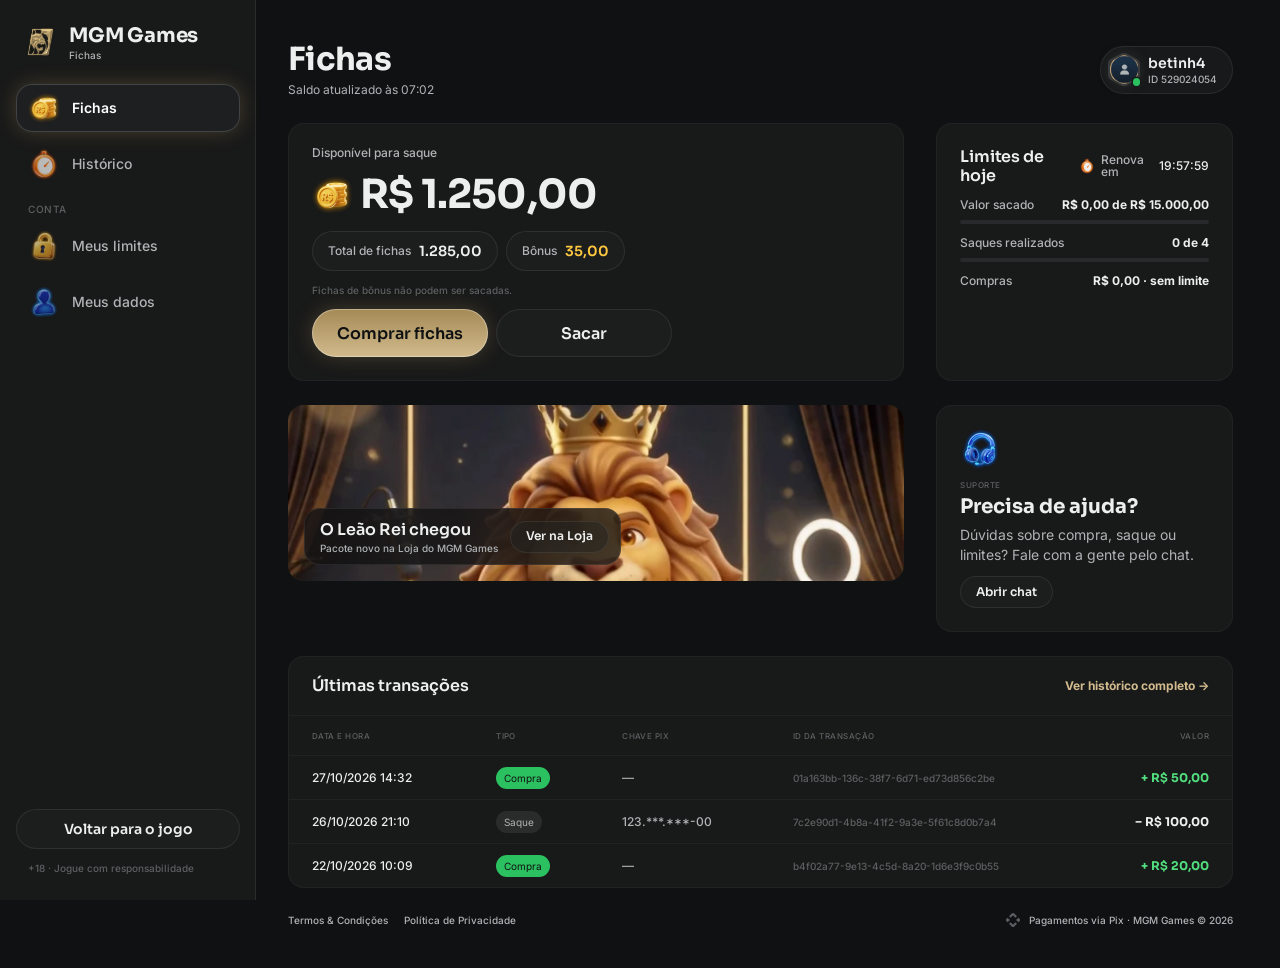
==== commit c92910be: "Header: saldo com dropdown (Saldo total, geral, Bônus, Bônus Fidelidade, livre pra saque, Sacar | Co" ====
--- a/fichas/index.html
+++ b/fichas/index.html
@@ -10,9 +10,9 @@
 <link rel="preconnect" href="https://fonts.googleapis.com">
 <link rel="preconnect" href="https://fonts.gstatic.com" crossorigin>
 <link rel="stylesheet" href="https://fonts.googleapis.com/css2?family=Inter:wght@400;500;600;700&family=Sora:wght@600;700;800&display=swap">
-<link rel="stylesheet" href="../css/tokens.css?v=20261027h">
-<link rel="stylesheet" href="../css/ui.css?v=20261027h">
-<link rel="stylesheet" href="fichas.css?v=20261027h">
+<link rel="stylesheet" href="../css/tokens.css?v=20261117d">
+<link rel="stylesheet" href="../css/ui.css?v=20261117d">
+<link rel="stylesheet" href="fichas.css?v=20261117d">
 </head>
 <body>
 <svg width="0" height="0" style="position:absolute" aria-hidden="true">
@@ -35,6 +35,6 @@
 <div class="veil" id="veil" hidden><section class="drawer" id="drawer" role="dialog" aria-modal="true"></section></div>
 <div class="toast" id="toast"><span class="hint-pill" id="toastTxt"></span></div>
 
-<script src="fichas.js?v=20261027h"></script>
+<script src="fichas.js?v=20261117d"></script>
 </body>
 </html>
--- a/css/tokens.css
+++ b/css/tokens.css
@@ -32,7 +32,7 @@
   /* games */
   --game-truco:#e5484d; --game-paulista:#3b74f5; --game-cacheta:#8752f2; --game-tranca:#2cc160; --game-buraco:#1f9a4a;
   --game-poker:#0fa968; --game-sinuca:#2fa35a; --game-todos:#b19661; --game-domino:#14b8a6; --game-dama:#f76b15; --game-xadrez:#5b6cff;
-  --game-paulista-tint:#3b74f53d; --game-truco-tint:#e5484d3d; --game-cacheta-tint:#8752f23d; --game-buraco-tint:#1f9a4a3d;
+  --game-paulista-tint:#3b74f53d; --game-truco-tint:#e5484d3d; --game-cacheta-tint:#8752f23d; --game-buraco-tint:#1f9a4a3d; --game-poker-tint:#0fa9683d; --game-sinuca-tint:#2fa35a3d;
   /* crew */
   --crew-engenheiro:#4fb3ff; --crew-comandante:#f5c542; --crew-piloto:#ff5a36; --crew-navegador:#e86bff; --crew-explorador:#4dffb8;
   --crew-bar:#ff9f43; --crew-reis:#34d399; --crew-nobru:#3d8bff; --crew-inhui:#ff4fb0;
@@ -40,6 +40,7 @@
   --stake-padrao-top:#483e2b; --stake-padrao-bottom:#26221b; --stake-iniciante-top:#1f9a4a; --stake-iniciante-bottom:#1f502c;
   --table-card-top:#1f5a4a; --table-card-bottom:#0f2e2a; --table-stake:#ffc841;
   --plus-bg:#52de7e; --plus-icon:#101112;
+  --btn-success-top:#52de7e; --btn-success-bg:#1f9a4a; /* DS button-glass ☰ Type=Success (Comprar) */
   /* cards */
   --card-face:#ffffff; --card-border:#9ea2a4; --suit-red:#c72c3d; --suit-black:#141922; --back-top:#5a4d34; --back-bottom:#2f2a20;
   /* seat timer */
--- a/css/ui.css
+++ b/css/ui.css
@@ -8,6 +8,7 @@
 [role="button"]{cursor:pointer;-webkit-tap-highlight-color:transparent;-webkit-user-select:none;user-select:none;outline:0}
 input{font:inherit;color:inherit;border:0;background:none;outline:0;padding:0;margin:0;min-width:0}
 img,video{display:block;max-width:100%;user-select:none;-webkit-user-drag:none}
+video::-webkit-media-controls,video::-webkit-media-controls-start-playback-button,video::-webkit-media-controls-overlay-play-button{display:none!important;-webkit-appearance:none} /* sem botão de play: os vídeos são fundo */
 svg{display:block}
 [hidden]{display:none!important}
 .ic{flex:none;object-fit:contain;pointer-events:none}
@@ -50,6 +51,45 @@
 .cpill.bonus .t b{color:var(--text-prize)}
 .cpill .plus{width:20px;height:20px;border-radius:10px;background:var(--plus-bg);display:grid;place-items:center;flex:none}
 .cpill .plus svg{width:12px;height:12px;fill:var(--plus-icon)}
+/* saldo com seta: abre o dropdown (DS header-game ◉ Expanded) */
+.cpill .chev{width:20px;height:20px;display:grid;place-items:center;flex:none}
+.cpill .chev svg{width:10px;height:10px;fill:var(--text-muted);transform:rotate(90deg);transition:transform .2s}
+.cpill.open{box-shadow:inset 0 0 0 1px var(--border-strong)} .cpill.open .chev svg{transform:rotate(-90deg)}
+.hdr .hbuy{flex:1;min-width:0}
+/* dropdown do saldo (DS balance-panel) · celular: preso embaixo do header */
+.baldrop{position:absolute;left:0;right:0;top:64px;bottom:0;z-index:45;background:var(--bga-default-75);animation:fade .15s both}
+.balp{display:flex;flex-direction:column;gap:16px;max-height:100%;overflow:auto;padding:16px 16px 24px;background:var(--bg-subtle);border-radius:0 0 24px 24px;box-shadow:inset 0 -1px 0 var(--hl-subtle),0 16px 40px rgba(0,0,0,.4);animation:balIn .22s cubic-bezier(.2,.8,.2,1) both}
+@keyframes balIn{from{transform:translateY(-12px);opacity:0}}
+.balp .top{display:flex;justify-content:space-between;align-items:flex-start}
+.balp .top small{font:500 12px/1.2 var(--f-ui);color:var(--text-muted)}
+.balp .tv{display:flex;align-items:center;gap:8px;margin-top:4px}
+.balp .tv b{font:700 32px/1.2 var(--f-display);letter-spacing:-.02em;font-variant-numeric:tabular-nums}
+.balp .eye,.balp .x{display:grid;place-items:center;width:28px;height:28px}
+.balp .eye svg{width:20px;height:20px;fill:var(--text-muted)}
+.balp .x svg{width:12px;height:12px;fill:var(--text-muted);transform:rotate(-90deg)}
+.balp .rows{display:flex;flex-direction:column;gap:12px}
+.balp .kv{display:flex;justify-content:space-between;gap:12px;font:400 14px/1.4 var(--f-ui);color:var(--text-muted)}
+.balp .kv b{font-weight:400;color:var(--text-default);font-variant-numeric:tabular-nums;text-align:right}
+.balp hr{border:0;height:1px;background:var(--border-muted);margin:0}
+.balp .acts{display:flex;gap:12px} .balp .acts .btn{flex:1}
+/* Bônus Fidelidade (DS _loyalty-bonus): Resgatar quando tem valor · Juntando com a seta que abre as regras */
+.fid{display:flex;flex-direction:column;gap:12px;padding:8px 12px 8px 8px;border-radius:24px;background:var(--bga-strong-50);box-shadow:inset 0 0 0 1px var(--border-muted)}
+.fid.ready{flex-direction:row;align-items:center;gap:8px}
+.fid .ic{width:28px;height:28px;flex:none}
+.fid .t{flex:1;min-width:0;display:flex;flex-direction:column;gap:2px;text-align:left}
+.fid .t b{font:400 14px/1.3 var(--f-ui);color:var(--text-default)}
+.fid .t small{font:500 10px/1.2 var(--f-ui);color:var(--text-muted)}
+.fid .v{font:400 14px/1 var(--f-ui);font-variant-numeric:tabular-nums}
+.fid .row{display:flex;align-items:center;gap:8px;width:100%}
+.fid .chev{width:20px;height:20px;display:grid;place-items:center;flex:none}
+.fid .chev svg{width:10px;height:10px;fill:var(--text-muted);transform:rotate(90deg);transition:transform .2s}
+.fid.open{border-radius:16px;padding:8px 12px 12px 8px} .fid.open .chev svg{transform:rotate(-90deg)}
+.fid .more{display:flex;flex-direction:column;gap:12px}
+.fid .wk{display:flex;flex-direction:column;gap:4px;padding:12px;border-radius:12px;background:var(--bga-default-50);box-shadow:inset 0 0 0 1px var(--border-muted)}
+.fid .wk small{font:500 12px/1.2 var(--f-ui);color:var(--text-muted)}
+.fid .wk b{font:700 20px/1.2 var(--f-display);color:var(--text-prize);font-variant-numeric:tabular-nums}
+.fid p{margin:0;font:400 12px/1.5 var(--f-ui);color:var(--text-muted)}
+.fid .kv{font-size:12px}
 .hbell{position:relative;width:36px;height:36px;border-radius:18px;background:var(--bga-strong-50);box-shadow:inset 0 0 0 1px var(--border-muted);display:grid;place-items:center;flex:none}
 .hbell .ic{width:28px;height:28px}
 .hbell i{position:absolute;left:28px;top:0;width:8px;height:8px;border-radius:50%;background:var(--notification-error)}
@@ -122,6 +162,7 @@
 .btn.m44{height:44px;border-radius:22px}
 .btn.pri{background:linear-gradient(180deg,var(--btn-primary-top),var(--btn-primary-bg));box-shadow:inset 0 0 0 1px var(--hl),0 0 20px var(--glow-info);color:var(--btn-primary-text)}
 .btn.sec{background:var(--bga-strong-50);box-shadow:inset 0 0 0 1px var(--border-muted);color:var(--text-default)}
+.btn.ok{background:linear-gradient(180deg,var(--btn-success-top),var(--btn-success-bg));box-shadow:inset 0 0 0 1px var(--hl),0 0 20px var(--glow-success);color:#fff}
 .btn:disabled,.btn.dis{background:var(--btn-disabled-bg);box-shadow:none;color:var(--btn-disabled-text);pointer-events:none}
 .btn.danger-txt{background:none;box-shadow:none;color:var(--text-error);font:500 14px/1 var(--f-ui)}
 .btn.fill{flex:1;min-width:0}
@@ -136,9 +177,9 @@
 .bicon.s28{width:28px;height:28px;border-radius:14px}.bicon.s28 svg{width:16px;height:16px}
 
 /* ---------- tag ---------- */
-.tag{display:inline-flex;align-items:center;gap:4px;padding:2px 8px;border-radius:999px;font:600 12px/14px var(--f-display);white-space:nowrap;flex:none}
+.tag{display:inline-flex;align-items:center;gap:4px;padding:2px 8px;border-radius:999px;font:400 12px/18px var(--f-ui);white-space:nowrap;flex:none}
 .tag.neutral{background:#ffffff14;color:var(--text-muted)}
-.tag.gold{background:#d1ba8d29;color:var(--text-brand);box-shadow:inset 0 0 0 1px #f0e3c98c}
+.tag.gold{padding:3px 8px;background:#d1ba8d29;color:#fff;box-shadow:inset 0 0 0 1px #f0e3c98c}
 .tag.success{background:var(--sys-success);color:var(--bg-default)}
 .tag.danger{background:var(--sys-error);color:var(--text-default)}
 .tag.info{background:var(--sys-info);color:var(--text-default)}
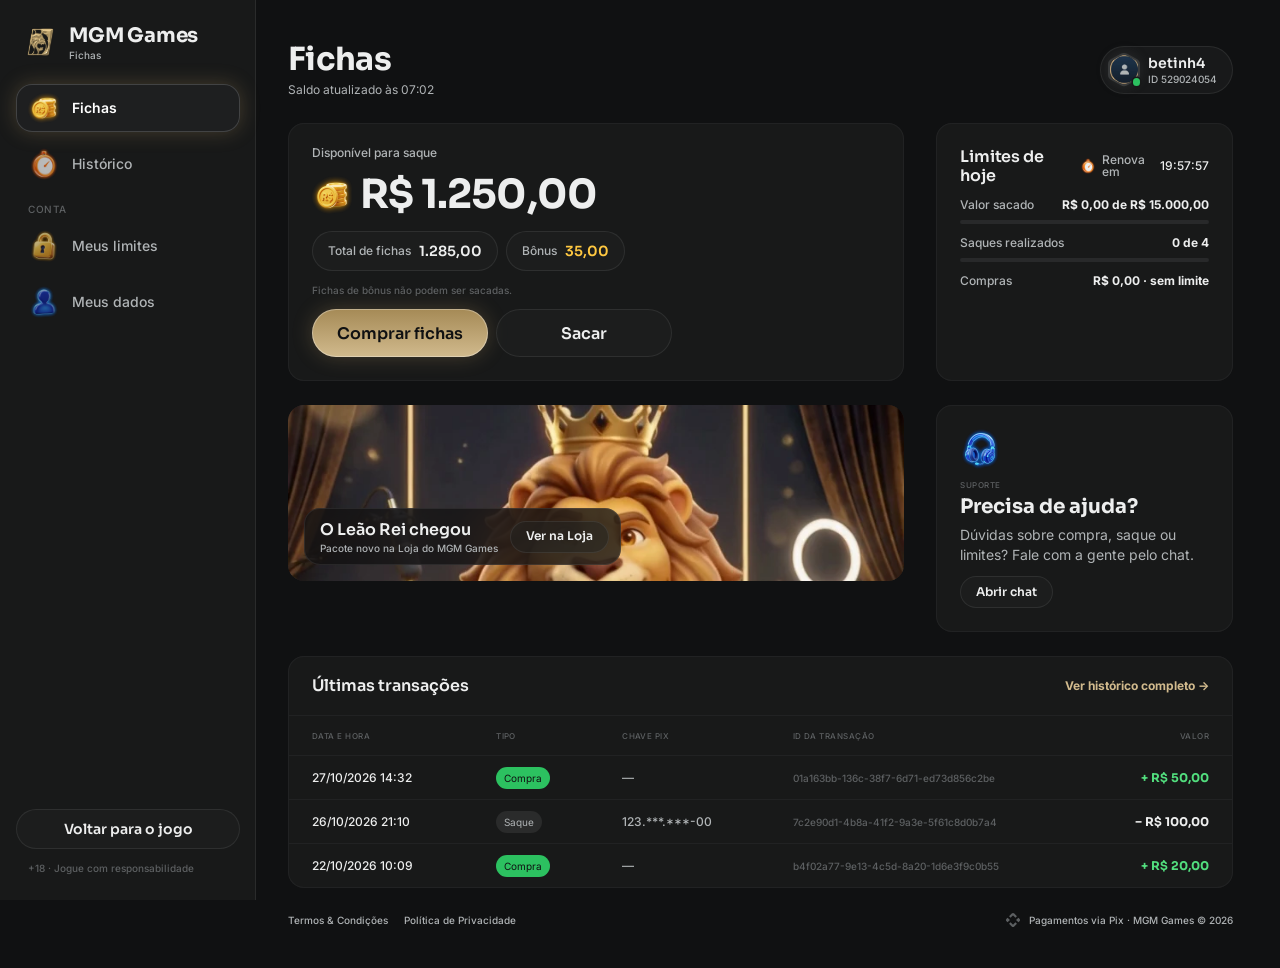
==== commit 36065426: "Loja como na produção + promoção: pacotes a R$ 9,90 com as famílias da página Skins, pacote da marca" ====
--- a/fichas/index.html
+++ b/fichas/index.html
@@ -10,9 +10,9 @@
 <link rel="preconnect" href="https://fonts.googleapis.com">
 <link rel="preconnect" href="https://fonts.gstatic.com" crossorigin>
 <link rel="stylesheet" href="https://fonts.googleapis.com/css2?family=Inter:wght@400;500;600;700&family=Sora:wght@600;700;800&display=swap">
-<link rel="stylesheet" href="../css/tokens.css?v=20261117d">
-<link rel="stylesheet" href="../css/ui.css?v=20261117d">
-<link rel="stylesheet" href="fichas.css?v=20261117d">
+<link rel="stylesheet" href="../css/tokens.css?v=20261119a">
+<link rel="stylesheet" href="../css/ui.css?v=20261119a">
+<link rel="stylesheet" href="fichas.css?v=20261119a">
 </head>
 <body>
 <svg width="0" height="0" style="position:absolute" aria-hidden="true">
@@ -35,6 +35,6 @@
 <div class="veil" id="veil" hidden><section class="drawer" id="drawer" role="dialog" aria-modal="true"></section></div>
 <div class="toast" id="toast"><span class="hint-pill" id="toastTxt"></span></div>
 
-<script src="fichas.js?v=20261117d"></script>
+<script src="fichas.js?v=20261119a"></script>
 </body>
 </html>
--- a/css/tokens.css
+++ b/css/tokens.css
@@ -36,6 +36,8 @@
   /* crew */
   --crew-engenheiro:#4fb3ff; --crew-comandante:#f5c542; --crew-piloto:#ff5a36; --crew-navegador:#e86bff; --crew-explorador:#4dffb8;
   --crew-bar:#ff9f43; --crew-reis:#34d399; --crew-nobru:#3d8bff; --crew-inhui:#ff4fb0;
+  /* famílias da página Skins (mesma cor da chamada do Truco) */
+  --crew-laje:#ff7f50; --crew-portaria:#3ddc84; --crew-live:#b45cff; --crew-feira:#ffa62b; --crew-navalha:#ff4fb0; --crew-varzea:#5be37d; --crew-oficina:#3db8ff; --crew-posto:#ff3b4a; --crew-fliper:#a45cff; --crew-grau:#4fa3ff; --crew-palpite:#f2b233;
   /* stake / table */
   --stake-padrao-top:#483e2b; --stake-padrao-bottom:#26221b; --stake-iniciante-top:#1f9a4a; --stake-iniciante-bottom:#1f502c;
   --table-card-top:#1f5a4a; --table-card-bottom:#0f2e2a; --table-stake:#ffc841;
--- a/css/ui.css
+++ b/css/ui.css
@@ -60,10 +60,9 @@
 .baldrop{position:absolute;left:0;right:0;top:64px;bottom:0;z-index:45;background:var(--bga-default-75);animation:fade .15s both}
 .balp{display:flex;flex-direction:column;gap:16px;max-height:100%;overflow:auto;padding:16px 16px 24px;background:var(--bg-subtle);border-radius:0 0 24px 24px;box-shadow:inset 0 -1px 0 var(--hl-subtle),0 16px 40px rgba(0,0,0,.4);animation:balIn .22s cubic-bezier(.2,.8,.2,1) both}
 @keyframes balIn{from{transform:translateY(-12px);opacity:0}}
-.balp .top{display:flex;justify-content:space-between;align-items:flex-start}
+.balp .top{display:flex;justify-content:space-between;align-items:center}
 .balp .top small{font:500 12px/1.2 var(--f-ui);color:var(--text-muted)}
-.balp .tv{display:flex;align-items:center;gap:8px;margin-top:4px}
-.balp .tv b{font:700 32px/1.2 var(--f-display);letter-spacing:-.02em;font-variant-numeric:tabular-nums}
+.balp .tv{display:flex;align-items:center;gap:4px}
 .balp .eye,.balp .x{display:grid;place-items:center;width:28px;height:28px}
 .balp .eye svg{width:20px;height:20px;fill:var(--text-muted)}
 .balp .x svg{width:12px;height:12px;fill:var(--text-muted);transform:rotate(-90deg)}
